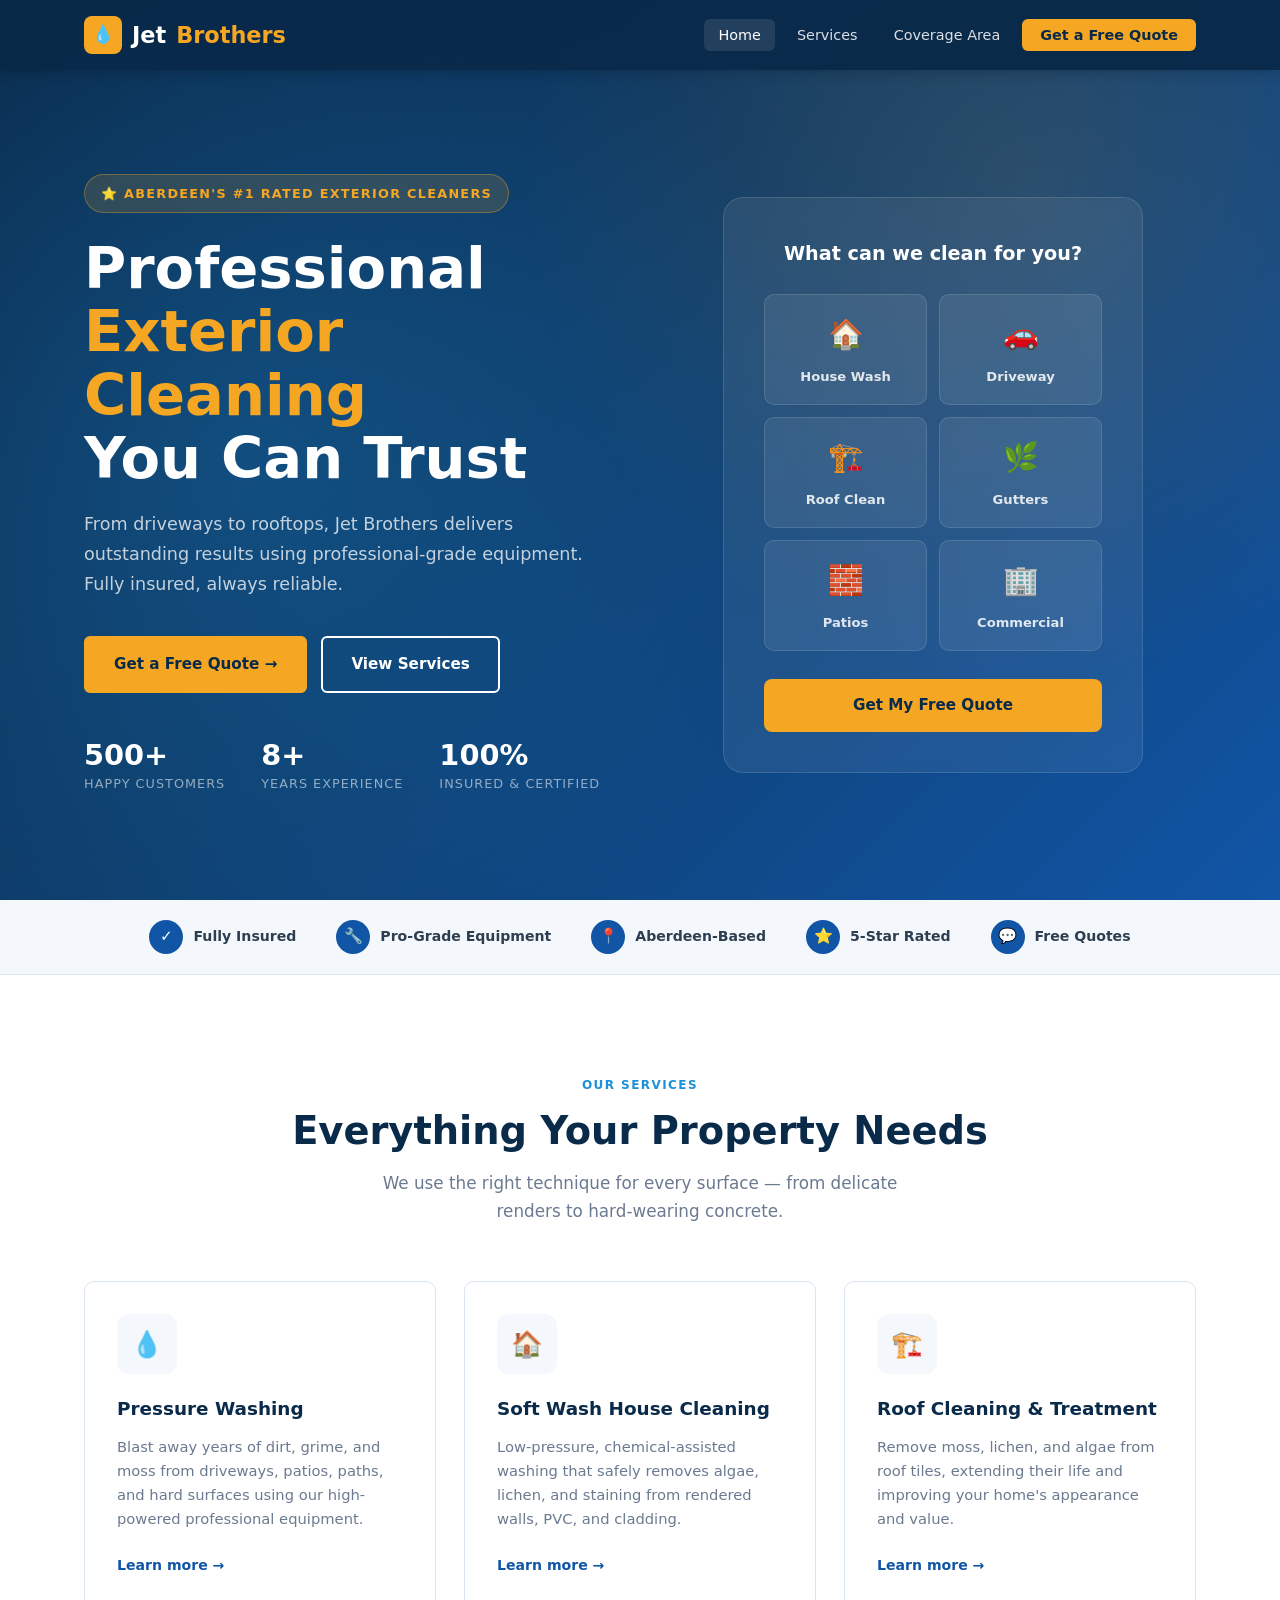
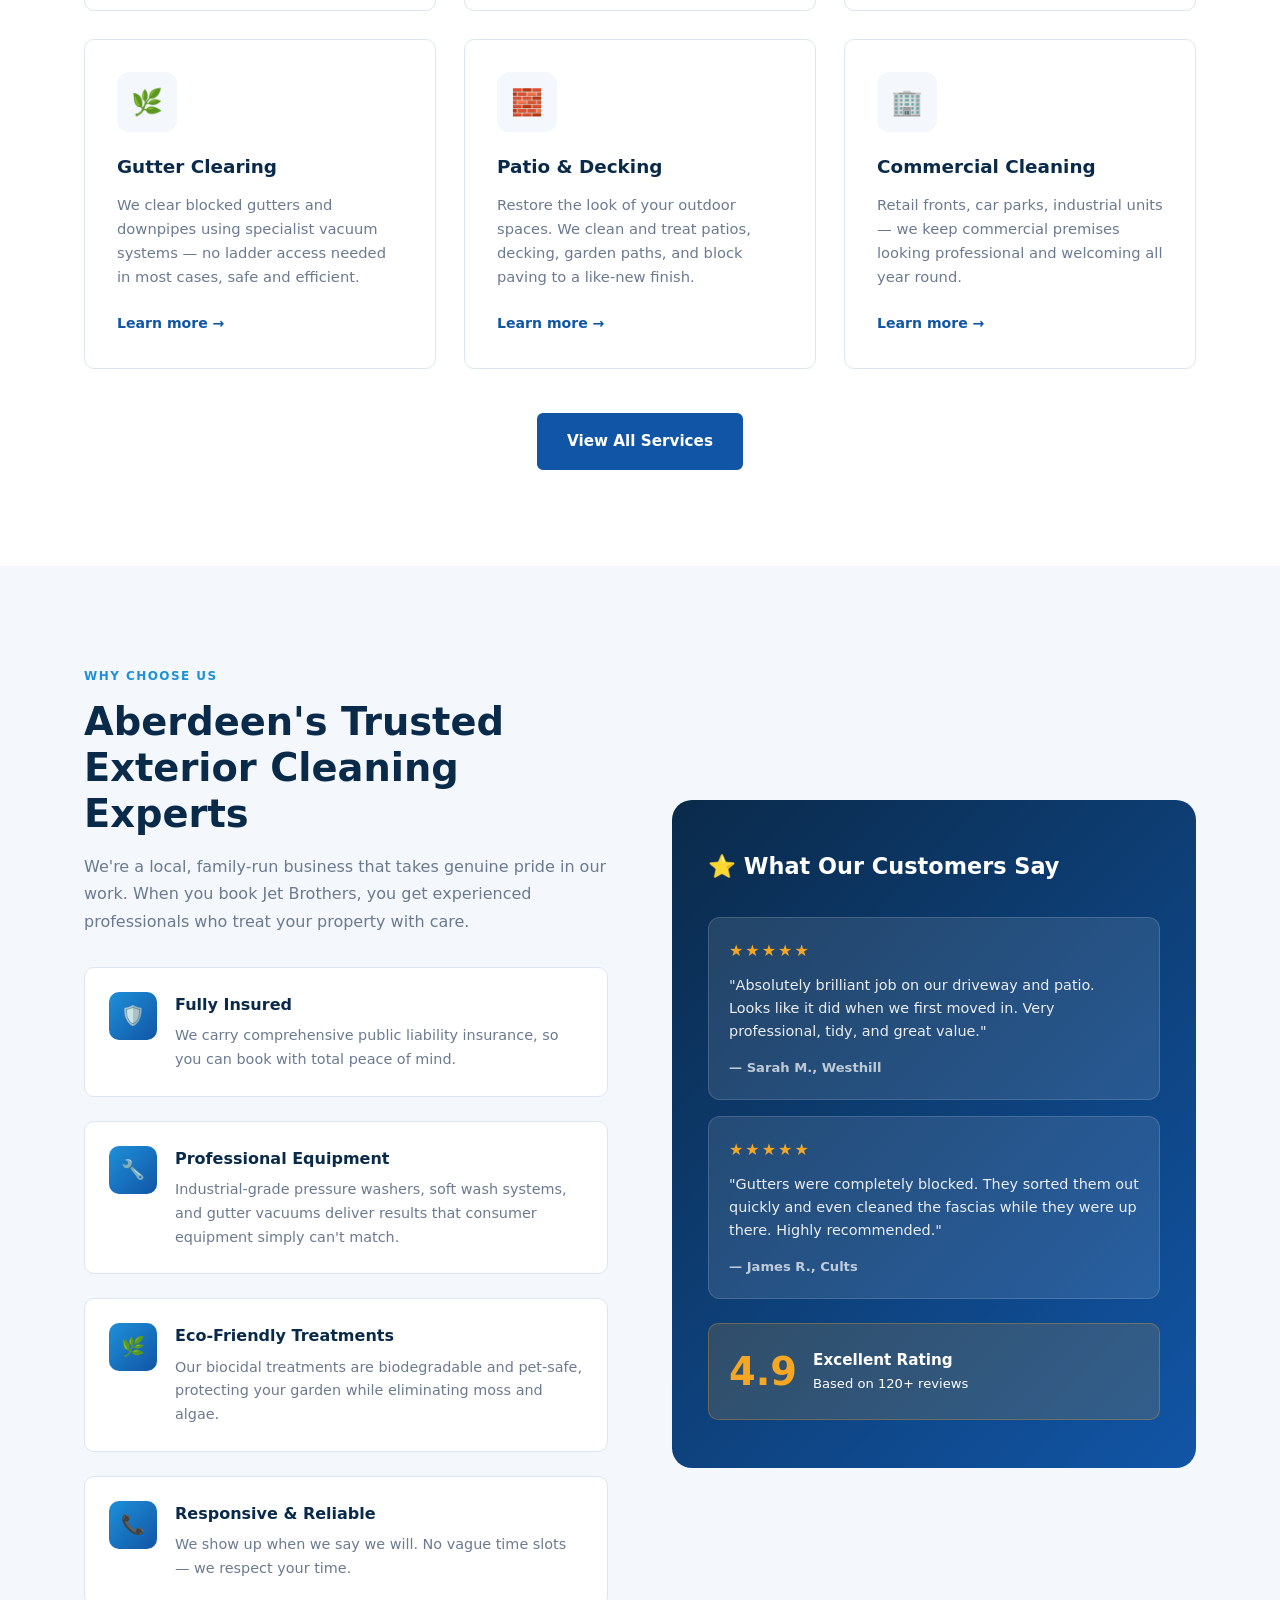
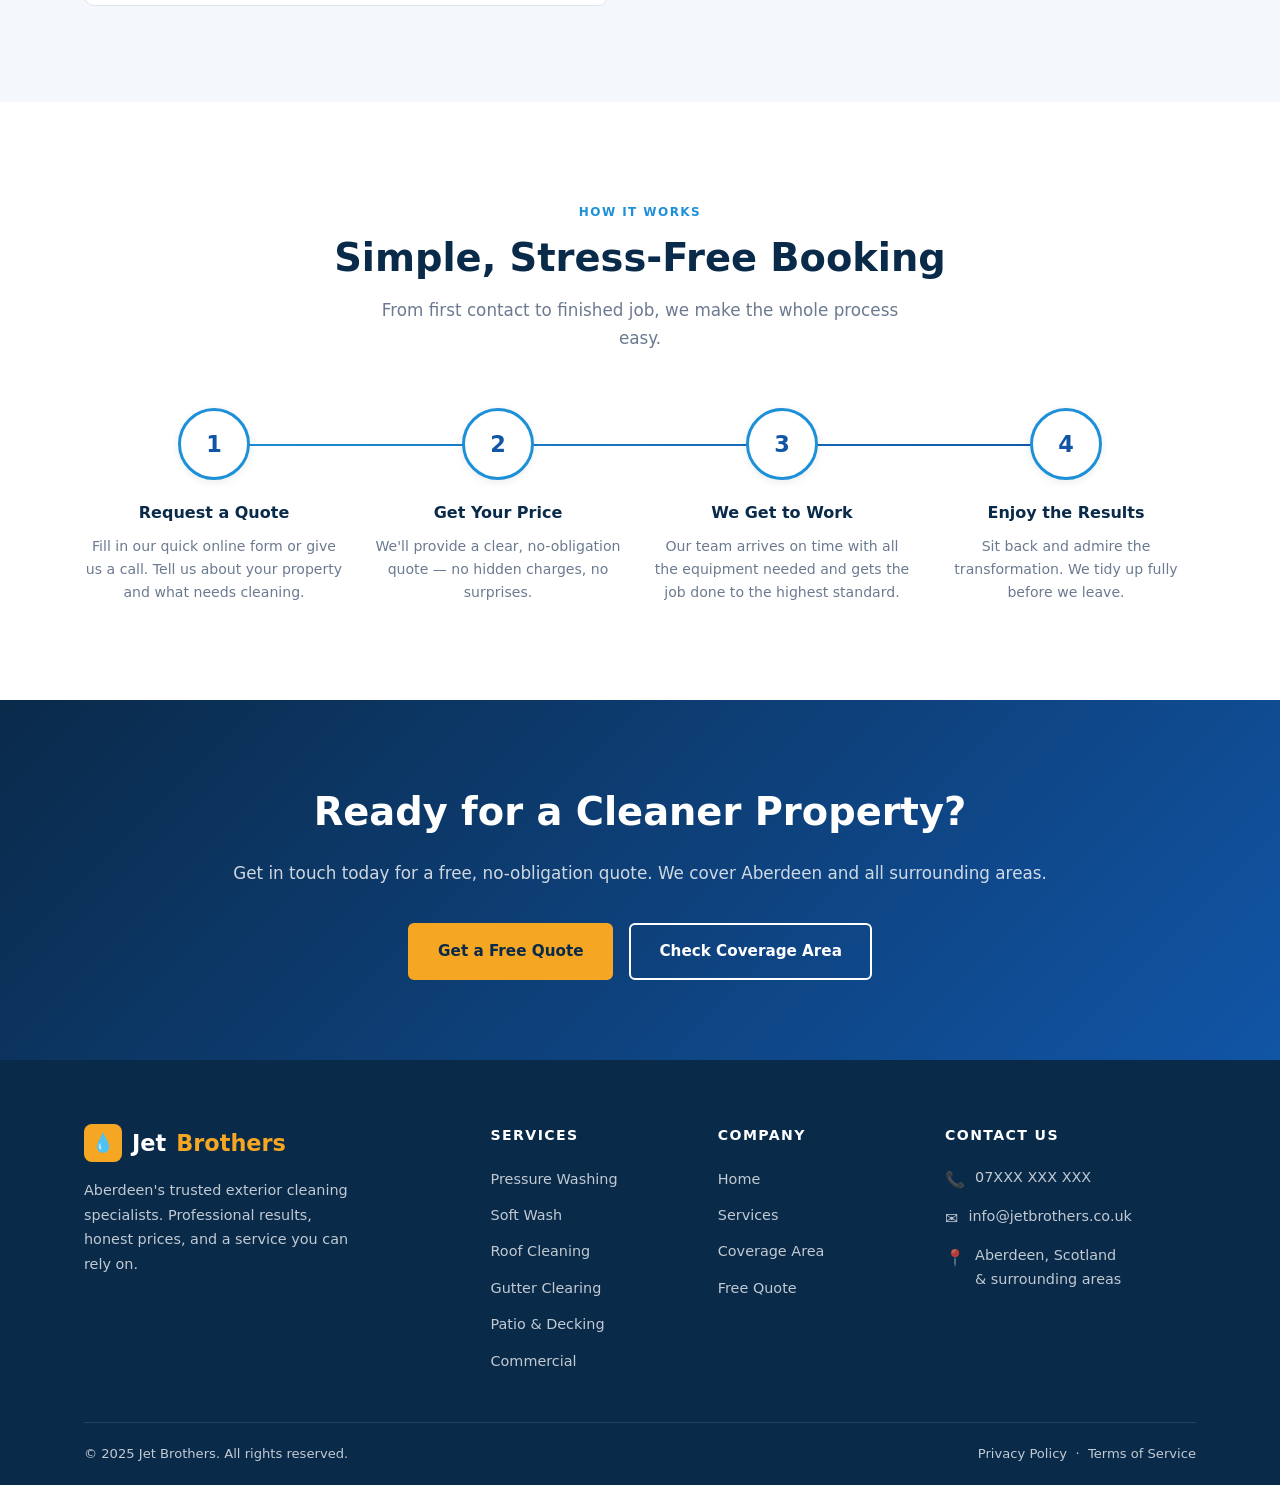
==== index.html @ 4125eb74 "Add full Jet Brothers website — homepage, services, coverage, quote form Builds the complete Jet Bro" ====
<!DOCTYPE html>
<html lang="en">
<head>
  <meta charset="UTF-8" />
  <meta name="viewport" content="width=device-width, initial-scale=1.0" />
  <title>Jet Brothers – Professional Exterior Cleaning | Aberdeen</title>
  <meta name="description" content="Aberdeen's trusted exterior cleaning specialists. Pressure washing, roof cleaning, gutter clearing, driveway cleaning and more. Fully insured. Free quotes." />
  <link rel="stylesheet" href="css/styles.css" />
</head>
<body>

  <!-- ===== Navigation ===== -->
  <nav class="navbar">
    <div class="container">
      <div class="nav-inner">
        <a href="index.html" class="logo">
          <div class="logo-icon">💧</div>
          Jet <span>Brothers</span>
        </a>
        <ul class="nav-links">
          <li><a href="index.html" class="active">Home</a></li>
          <li><a href="services.html">Services</a></li>
          <li><a href="coverage.html">Coverage Area</a></li>
          <li><a href="quote.html" class="nav-cta">Get a Free Quote</a></li>
        </ul>
        <button class="nav-toggle" aria-label="Toggle navigation" aria-expanded="false">
          <span></span><span></span><span></span>
        </button>
      </div>
    </div>
  </nav>

  <!-- ===== Hero ===== -->
  <section class="hero">
    <div class="container">
      <div class="hero-inner">
        <div class="hero-content">
          <div class="hero-badge">
            ⭐ Aberdeen's #1 Rated Exterior Cleaners
          </div>
          <h1 class="hero-title">
            Professional<br><em>Exterior Cleaning</em><br>You Can Trust
          </h1>
          <p class="hero-sub">
            From driveways to rooftops, Jet Brothers delivers outstanding results using professional-grade equipment. Fully insured, always reliable.
          </p>
          <div class="hero-actions">
            <a href="quote.html" class="btn btn-primary">Get a Free Quote →</a>
            <a href="services.html" class="btn btn-outline">View Services</a>
          </div>
          <div class="hero-stats">
            <div class="stat-item">
              <span class="stat-number">500+</span>
              <span class="stat-label">Happy Customers</span>
            </div>
            <div class="stat-item">
              <span class="stat-number">8+</span>
              <span class="stat-label">Years Experience</span>
            </div>
            <div class="stat-item">
              <span class="stat-number">100%</span>
              <span class="stat-label">Insured & Certified</span>
            </div>
          </div>
        </div>
        <div class="hero-visual">
          <div class="hero-card">
            <p class="hero-card-title">What can we clean for you?</p>
            <div class="service-chips">
              <div class="chip">
                <div class="chip-icon">🏠</div>
                <div class="chip-label">House Wash</div>
              </div>
              <div class="chip">
                <div class="chip-icon">🚗</div>
                <div class="chip-label">Driveway</div>
              </div>
              <div class="chip">
                <div class="chip-icon">🏗️</div>
                <div class="chip-label">Roof Clean</div>
              </div>
              <div class="chip">
                <div class="chip-icon">🌿</div>
                <div class="chip-label">Gutters</div>
              </div>
              <div class="chip">
                <div class="chip-icon">🧱</div>
                <div class="chip-label">Patios</div>
              </div>
              <div class="chip">
                <div class="chip-icon">🏢</div>
                <div class="chip-label">Commercial</div>
              </div>
            </div>
            <a href="quote.html" class="hero-card-cta">Get My Free Quote</a>
          </div>
        </div>
      </div>
    </div>
  </section>

  <!-- ===== Trust Bar ===== -->
  <div class="trust-bar">
    <div class="container">
      <div class="trust-inner">
        <div class="trust-item">
          <div class="trust-icon">✓</div>
          Fully Insured
        </div>
        <div class="trust-item">
          <div class="trust-icon">🔧</div>
          Pro-Grade Equipment
        </div>
        <div class="trust-item">
          <div class="trust-icon">📍</div>
          Aberdeen-Based
        </div>
        <div class="trust-item">
          <div class="trust-icon">⭐</div>
          5-Star Rated
        </div>
        <div class="trust-item">
          <div class="trust-icon">💬</div>
          Free Quotes
        </div>
      </div>
    </div>
  </div>

  <!-- ===== Services Overview ===== -->
  <section class="section">
    <div class="container">
      <div class="section-header center" data-reveal>
        <span class="section-tag">Our Services</span>
        <h2 class="section-title">Everything Your Property Needs</h2>
        <p class="section-sub">We use the right technique for every surface — from delicate renders to hard-wearing concrete.</p>
      </div>
      <div class="services-grid">
        <div class="service-card" data-reveal>
          <div class="service-icon">💧</div>
          <h3 class="service-name">Pressure Washing</h3>
          <p class="service-desc">Blast away years of dirt, grime, and moss from driveways, patios, paths, and hard surfaces using our high-powered professional equipment.</p>
          <a href="services.html#pressure" class="service-link">Learn more →</a>
        </div>
        <div class="service-card" data-reveal>
          <div class="service-icon">🏠</div>
          <h3 class="service-name">Soft Wash House Cleaning</h3>
          <p class="service-desc">Low-pressure, chemical-assisted washing that safely removes algae, lichen, and staining from rendered walls, PVC, and cladding.</p>
          <a href="services.html#softwash" class="service-link">Learn more →</a>
        </div>
        <div class="service-card" data-reveal>
          <div class="service-icon">🏗️</div>
          <h3 class="service-name">Roof Cleaning & Treatment</h3>
          <p class="service-desc">Remove moss, lichen, and algae from roof tiles, extending their life and improving your home's appearance and value.</p>
          <a href="services.html#roof" class="service-link">Learn more →</a>
        </div>
        <div class="service-card" data-reveal>
          <div class="service-icon">🌿</div>
          <h3 class="service-name">Gutter Clearing</h3>
          <p class="service-desc">We clear blocked gutters and downpipes using specialist vacuum systems — no ladder access needed in most cases, safe and efficient.</p>
          <a href="services.html#gutters" class="service-link">Learn more →</a>
        </div>
        <div class="service-card" data-reveal>
          <div class="service-icon">🧱</div>
          <h3 class="service-name">Patio & Decking</h3>
          <p class="service-desc">Restore the look of your outdoor spaces. We clean and treat patios, decking, garden paths, and block paving to a like-new finish.</p>
          <a href="services.html#patio" class="service-link">Learn more →</a>
        </div>
        <div class="service-card" data-reveal>
          <div class="service-icon">🏢</div>
          <h3 class="service-name">Commercial Cleaning</h3>
          <p class="service-desc">Retail fronts, car parks, industrial units — we keep commercial premises looking professional and welcoming all year round.</p>
          <a href="services.html#commercial" class="service-link">Learn more →</a>
        </div>
      </div>
      <div style="text-align:center;margin-top:44px">
        <a href="services.html" class="btn btn-blue">View All Services</a>
      </div>
    </div>
  </section>

  <!-- ===== Why Jet Brothers ===== -->
  <section class="section section-alt">
    <div class="container">
      <div class="why-grid">
        <div class="why-content">
          <span class="section-tag">Why Choose Us</span>
          <h2 class="section-title">Aberdeen's Trusted Exterior Cleaning Experts</h2>
          <p style="color:var(--text-light);margin-bottom:32px;line-height:1.7;">
            We're a local, family-run business that takes genuine pride in our work. When you book Jet Brothers, you get experienced professionals who treat your property with care.
          </p>
          <div class="why-list">
            <div class="why-item">
              <div class="why-item-icon">🛡️</div>
              <div class="why-item-body">
                <h3>Fully Insured</h3>
                <p>We carry comprehensive public liability insurance, so you can book with total peace of mind.</p>
              </div>
            </div>
            <div class="why-item">
              <div class="why-item-icon">🔧</div>
              <div class="why-item-body">
                <h3>Professional Equipment</h3>
                <p>Industrial-grade pressure washers, soft wash systems, and gutter vacuums deliver results that consumer equipment simply can't match.</p>
              </div>
            </div>
            <div class="why-item">
              <div class="why-item-icon">🌿</div>
              <div class="why-item-body">
                <h3>Eco-Friendly Treatments</h3>
                <p>Our biocidal treatments are biodegradable and pet-safe, protecting your garden while eliminating moss and algae.</p>
              </div>
            </div>
            <div class="why-item">
              <div class="why-item-icon">📞</div>
              <div class="why-item-body">
                <h3>Responsive & Reliable</h3>
                <p>We show up when we say we will. No vague time slots — we respect your time.</p>
              </div>
            </div>
          </div>
        </div>
        <div class="why-visual">
          <div class="why-visual-title">⭐ What Our Customers Say</div>
          <div class="review-card">
            <div class="review-stars">★★★★★</div>
            <p class="review-text">"Absolutely brilliant job on our driveway and patio. Looks like it did when we first moved in. Very professional, tidy, and great value."</p>
            <div class="review-author">— Sarah M., Westhill</div>
          </div>
          <div class="review-card">
            <div class="review-stars">★★★★★</div>
            <p class="review-text">"Gutters were completely blocked. They sorted them out quickly and even cleaned the fascias while they were up there. Highly recommended."</p>
            <div class="review-author">— James R., Cults</div>
          </div>
          <div class="review-summary">
            <div class="review-score">4.9</div>
            <div class="review-meta">
              <span>Excellent Rating</span>
              <span>Based on 120+ reviews</span>
            </div>
          </div>
        </div>
      </div>
    </div>
  </section>

  <!-- ===== How It Works ===== -->
  <section class="section">
    <div class="container">
      <div class="section-header center" data-reveal>
        <span class="section-tag">How It Works</span>
        <h2 class="section-title">Simple, Stress-Free Booking</h2>
        <p class="section-sub">From first contact to finished job, we make the whole process easy.</p>
      </div>
      <div class="process-steps">
        <div class="process-step" data-reveal>
          <div class="step-number">1</div>
          <h3 class="step-title">Request a Quote</h3>
          <p class="step-desc">Fill in our quick online form or give us a call. Tell us about your property and what needs cleaning.</p>
        </div>
        <div class="process-step" data-reveal>
          <div class="step-number">2</div>
          <h3 class="step-title">Get Your Price</h3>
          <p class="step-desc">We'll provide a clear, no-obligation quote — no hidden charges, no surprises.</p>
        </div>
        <div class="process-step" data-reveal>
          <div class="step-number">3</div>
          <h3 class="step-title">We Get to Work</h3>
          <p class="step-desc">Our team arrives on time with all the equipment needed and gets the job done to the highest standard.</p>
        </div>
        <div class="process-step" data-reveal>
          <div class="step-number">4</div>
          <h3 class="step-title">Enjoy the Results</h3>
          <p class="step-desc">Sit back and admire the transformation. We tidy up fully before we leave.</p>
        </div>
      </div>
    </div>
  </section>

  <!-- ===== CTA Banner ===== -->
  <section class="cta-banner">
    <div class="container">
      <h2>Ready for a Cleaner Property?</h2>
      <p>Get in touch today for a free, no-obligation quote. We cover Aberdeen and all surrounding areas.</p>
      <div class="cta-actions">
        <a href="quote.html" class="btn btn-primary">Get a Free Quote</a>
        <a href="coverage.html" class="btn btn-outline">Check Coverage Area</a>
      </div>
    </div>
  </section>

  <!-- ===== Footer ===== -->
  <footer class="footer">
    <div class="container">
      <div class="footer-grid">
        <div class="footer-brand">
          <a href="index.html" class="logo">
            <div class="logo-icon">💧</div>
            Jet <span>Brothers</span>
          </a>
          <p>Aberdeen's trusted exterior cleaning specialists. Professional results, honest prices, and a service you can rely on.</p>
        </div>
        <div>
          <p class="footer-col-title">Services</p>
          <ul class="footer-links">
            <li><a href="services.html#pressure">Pressure Washing</a></li>
            <li><a href="services.html#softwash">Soft Wash</a></li>
            <li><a href="services.html#roof">Roof Cleaning</a></li>
            <li><a href="services.html#gutters">Gutter Clearing</a></li>
            <li><a href="services.html#patio">Patio & Decking</a></li>
            <li><a href="services.html#commercial">Commercial</a></li>
          </ul>
        </div>
        <div>
          <p class="footer-col-title">Company</p>
          <ul class="footer-links">
            <li><a href="index.html">Home</a></li>
            <li><a href="services.html">Services</a></li>
            <li><a href="coverage.html">Coverage Area</a></li>
            <li><a href="quote.html">Free Quote</a></li>
          </ul>
        </div>
        <div>
          <p class="footer-col-title">Contact Us</p>
          <div class="footer-contact">
            <div class="footer-contact-item">
              <span>📞</span>
              <span>07XXX XXX XXX</span>
            </div>
            <div class="footer-contact-item">
              <span>✉️</span>
              <span>info@jetbrothers.co.uk</span>
            </div>
            <div class="footer-contact-item">
              <span>📍</span>
              <span>Aberdeen, Scotland<br>& surrounding areas</span>
            </div>
          </div>
        </div>
      </div>
      <div class="footer-bottom">
        <span>© 2025 Jet Brothers. All rights reserved.</span>
        <span>
          <a href="#">Privacy Policy</a> &nbsp;·&nbsp;
          <a href="#">Terms of Service</a>
        </span>
      </div>
    </div>
  </footer>

  <script src="js/main.js"></script>
</body>
</html>
---- css/styles.css ----
/* ============================
   Jet Brothers – Global Styles
   ============================ */

/* ---------- Reset & Base ---------- */
*, *::before, *::after { box-sizing: border-box; margin: 0; padding: 0; }

:root {
  --blue-dark:   #0a2a4a;
  --blue-mid:    #1155a6;
  --blue-bright: #1e90d8;
  --accent:      #f5a623;
  --white:       #ffffff;
  --off-white:   #f4f7fb;
  --text:        #2c3e50;
  --text-light:  #6b7a90;
  --border:      #dce6f0;
  --shadow-sm:   0 2px 8px rgba(0,0,0,.08);
  --shadow-md:   0 6px 24px rgba(0,0,0,.12);
  --radius:      10px;
  --transition:  .25s ease;
}

html { scroll-behavior: smooth; font-size: 16px; }

body {
  font-family: 'Segoe UI', system-ui, -apple-system, sans-serif;
  color: var(--text);
  background: var(--white);
  line-height: 1.65;
}

img { display: block; max-width: 100%; }
a  { color: inherit; text-decoration: none; }

ul { list-style: none; }

.container {
  width: 100%;
  max-width: 1160px;
  margin: 0 auto;
  padding: 0 24px;
}

.section-tag {
  display: inline-block;
  font-size: .75rem;
  font-weight: 700;
  letter-spacing: .12em;
  text-transform: uppercase;
  color: var(--blue-bright);
  margin-bottom: 12px;
}

.section-title {
  font-size: clamp(1.6rem, 3vw, 2.4rem);
  font-weight: 800;
  color: var(--blue-dark);
  line-height: 1.2;
  margin-bottom: 16px;
}

.section-sub {
  color: var(--text-light);
  font-size: 1.05rem;
  max-width: 560px;
}

/* ---------- Buttons ---------- */
.btn {
  display: inline-flex;
  align-items: center;
  gap: 8px;
  padding: 14px 28px;
  border-radius: 6px;
  font-size: .95rem;
  font-weight: 700;
  cursor: pointer;
  border: 2px solid transparent;
  transition: var(--transition);
  white-space: nowrap;
}

.btn-primary {
  background: var(--accent);
  color: var(--blue-dark);
  border-color: var(--accent);
}
.btn-primary:hover { background: #e09410; border-color: #e09410; transform: translateY(-1px); box-shadow: var(--shadow-sm); }

.btn-outline {
  background: transparent;
  color: var(--white);
  border-color: var(--white);
}
.btn-outline:hover { background: rgba(255,255,255,.1); }

.btn-blue {
  background: var(--blue-mid);
  color: var(--white);
  border-color: var(--blue-mid);
}
.btn-blue:hover { background: var(--blue-dark); border-color: var(--blue-dark); transform: translateY(-1px); box-shadow: var(--shadow-sm); }

/* ---------- Navigation ---------- */
.navbar {
  position: fixed;
  top: 0;
  left: 0;
  right: 0;
  z-index: 1000;
  background: rgba(10, 42, 74, .97);
  backdrop-filter: blur(8px);
  box-shadow: 0 2px 12px rgba(0,0,0,.2);
}

.nav-inner {
  display: flex;
  align-items: center;
  justify-content: space-between;
  height: 70px;
}

.logo {
  display: flex;
  align-items: center;
  gap: 10px;
  font-size: 1.4rem;
  font-weight: 800;
  color: var(--white);
}

.logo-icon {
  width: 38px;
  height: 38px;
  background: var(--accent);
  border-radius: 8px;
  display: flex;
  align-items: center;
  justify-content: center;
  font-size: 1.1rem;
}

.logo span { color: var(--accent); }

.nav-links {
  display: flex;
  align-items: center;
  gap: 8px;
}

.nav-links a {
  color: rgba(255,255,255,.85);
  font-size: .9rem;
  font-weight: 500;
  padding: 8px 14px;
  border-radius: 6px;
  transition: var(--transition);
}

.nav-links a:hover,
.nav-links a.active { color: var(--white); background: rgba(255,255,255,.1); }

.nav-cta {
  background: var(--accent) !important;
  color: var(--blue-dark) !important;
  font-weight: 700 !important;
  padding: 8px 18px !important;
}
.nav-cta:hover { background: #e09410 !important; }

.nav-toggle {
  display: none;
  flex-direction: column;
  gap: 5px;
  cursor: pointer;
  padding: 4px;
  background: none;
  border: none;
}
.nav-toggle span {
  display: block;
  width: 24px;
  height: 2px;
  background: var(--white);
  border-radius: 2px;
  transition: var(--transition);
}

/* ---------- Hero ---------- */
.hero {
  min-height: 100vh;
  background: linear-gradient(135deg, var(--blue-dark) 0%, #0e3d6b 45%, var(--blue-mid) 100%);
  display: flex;
  align-items: center;
  padding-top: 70px;
  position: relative;
  overflow: hidden;
}

.hero::before {
  content: '';
  position: absolute;
  inset: 0;
  background-image:
    radial-gradient(circle at 20% 50%, rgba(30,144,216,.25) 0%, transparent 50%),
    radial-gradient(circle at 80% 20%, rgba(245,166,35,.12) 0%, transparent 40%);
}

.hero-inner {
  position: relative;
  z-index: 1;
  display: grid;
  grid-template-columns: 1fr 1fr;
  gap: 60px;
  align-items: center;
  padding: 80px 0;
}

.hero-badge {
  display: inline-flex;
  align-items: center;
  gap: 8px;
  background: rgba(245,166,35,.15);
  border: 1px solid rgba(245,166,35,.35);
  color: var(--accent);
  font-size: .8rem;
  font-weight: 700;
  letter-spacing: .1em;
  text-transform: uppercase;
  padding: 8px 16px;
  border-radius: 100px;
  margin-bottom: 24px;
}

.hero-title {
  font-size: clamp(2.2rem, 4.5vw, 3.6rem);
  font-weight: 900;
  color: var(--white);
  line-height: 1.1;
  margin-bottom: 20px;
}

.hero-title em {
  font-style: normal;
  color: var(--accent);
}

.hero-sub {
  color: rgba(255,255,255,.75);
  font-size: 1.1rem;
  max-width: 500px;
  margin-bottom: 36px;
  line-height: 1.7;
}

.hero-actions {
  display: flex;
  gap: 14px;
  flex-wrap: wrap;
  margin-bottom: 48px;
}

.hero-stats {
  display: flex;
  gap: 36px;
}

.stat-item { }
.stat-number {
  display: block;
  font-size: 1.8rem;
  font-weight: 900;
  color: var(--white);
  line-height: 1;
}
.stat-label {
  font-size: .8rem;
  color: rgba(255,255,255,.55);
  text-transform: uppercase;
  letter-spacing: .08em;
  margin-top: 4px;
}

.hero-visual {
  display: flex;
  justify-content: center;
  align-items: center;
}

.hero-card {
  background: rgba(255,255,255,.07);
  border: 1px solid rgba(255,255,255,.12);
  border-radius: 20px;
  padding: 40px;
  width: 100%;
  max-width: 420px;
  backdrop-filter: blur(8px);
}

.hero-card-title {
  color: var(--white);
  font-size: 1.2rem;
  font-weight: 700;
  margin-bottom: 24px;
  text-align: center;
}

.service-chips {
  display: grid;
  grid-template-columns: 1fr 1fr;
  gap: 12px;
  margin-bottom: 28px;
}

.chip {
  background: rgba(255,255,255,.08);
  border: 1px solid rgba(255,255,255,.12);
  border-radius: 10px;
  padding: 16px 12px;
  text-align: center;
  transition: var(--transition);
}
.chip:hover { background: rgba(255,255,255,.14); border-color: rgba(245,166,35,.4); }

.chip-icon { font-size: 1.8rem; margin-bottom: 8px; }
.chip-label { color: rgba(255,255,255,.85); font-size: .82rem; font-weight: 600; }

.hero-card-cta {
  display: block;
  width: 100%;
  text-align: center;
  padding: 14px;
  background: var(--accent);
  color: var(--blue-dark);
  font-weight: 700;
  border-radius: 8px;
  border: none;
  cursor: pointer;
  font-size: .95rem;
  transition: var(--transition);
}
.hero-card-cta:hover { background: #e09410; transform: translateY(-1px); }

/* ---------- Trust Bar ---------- */
.trust-bar {
  background: var(--off-white);
  border-bottom: 1px solid var(--border);
  padding: 20px 0;
}

.trust-inner {
  display: flex;
  align-items: center;
  justify-content: center;
  gap: 40px;
  flex-wrap: wrap;
}

.trust-item {
  display: flex;
  align-items: center;
  gap: 10px;
  font-size: .88rem;
  font-weight: 600;
  color: var(--text);
}

.trust-icon {
  width: 34px;
  height: 34px;
  background: var(--blue-mid);
  color: var(--white);
  border-radius: 50%;
  display: flex;
  align-items: center;
  justify-content: center;
  font-size: .95rem;
}

/* ---------- Sections shared ---------- */
.section { padding: 96px 0; }
.section-alt { background: var(--off-white); }

.section-header { margin-bottom: 56px; }
.section-header.center { text-align: center; }
.section-header.center .section-sub { margin: 0 auto; }

/* ---------- Services grid ---------- */
.services-grid {
  display: grid;
  grid-template-columns: repeat(auto-fill, minmax(300px, 1fr));
  gap: 28px;
}

.service-card {
  background: var(--white);
  border: 1px solid var(--border);
  border-radius: var(--radius);
  padding: 32px;
  transition: var(--transition);
  position: relative;
  overflow: hidden;
}

.service-card::before {
  content: '';
  position: absolute;
  top: 0;
  left: 0;
  right: 0;
  height: 3px;
  background: linear-gradient(90deg, var(--blue-bright), var(--blue-mid));
  transform: scaleX(0);
  transition: var(--transition);
  transform-origin: left;
}

.service-card:hover { box-shadow: var(--shadow-md); transform: translateY(-4px); border-color: transparent; }
.service-card:hover::before { transform: scaleX(1); }

.service-icon {
  width: 60px;
  height: 60px;
  background: var(--off-white);
  border-radius: 12px;
  display: flex;
  align-items: center;
  justify-content: center;
  font-size: 1.6rem;
  margin-bottom: 20px;
}

.service-name {
  font-size: 1.15rem;
  font-weight: 700;
  color: var(--blue-dark);
  margin-bottom: 10px;
}

.service-desc {
  font-size: .92rem;
  color: var(--text-light);
  line-height: 1.65;
  margin-bottom: 20px;
}

.service-link {
  font-size: .88rem;
  font-weight: 700;
  color: var(--blue-mid);
  display: inline-flex;
  align-items: center;
  gap: 6px;
  transition: var(--transition);
}
.service-link:hover { gap: 10px; color: var(--blue-bright); }

/* ---------- Why us ---------- */
.why-grid {
  display: grid;
  grid-template-columns: 1fr 1fr;
  gap: 64px;
  align-items: center;
}

.why-list { display: flex; flex-direction: column; gap: 24px; }

.why-item {
  display: flex;
  gap: 18px;
  padding: 24px;
  background: var(--white);
  border: 1px solid var(--border);
  border-radius: var(--radius);
  transition: var(--transition);
}
.why-item:hover { box-shadow: var(--shadow-sm); border-color: var(--blue-bright); }

.why-item-icon {
  flex-shrink: 0;
  width: 48px;
  height: 48px;
  background: linear-gradient(135deg, var(--blue-bright), var(--blue-mid));
  color: var(--white);
  border-radius: 10px;
  display: flex;
  align-items: center;
  justify-content: center;
  font-size: 1.2rem;
}

.why-item-body h3 { font-size: 1rem; font-weight: 700; color: var(--blue-dark); margin-bottom: 6px; }
.why-item-body p  { font-size: .9rem; color: var(--text-light); }

.why-visual {
  background: linear-gradient(135deg, var(--blue-dark), var(--blue-mid));
  border-radius: 20px;
  padding: 48px 36px;
  color: var(--white);
}

.why-visual-title { font-size: 1.4rem; font-weight: 800; margin-bottom: 32px; }

.review-card {
  background: rgba(255,255,255,.1);
  border: 1px solid rgba(255,255,255,.15);
  border-radius: 12px;
  padding: 20px;
  margin-bottom: 16px;
}

.review-stars { color: var(--accent); font-size: 1rem; margin-bottom: 10px; letter-spacing: 2px; }
.review-text  { font-size: .9rem; opacity: .9; line-height: 1.6; margin-bottom: 14px; }
.review-author { font-size: .82rem; font-weight: 700; opacity: .7; }

.review-summary {
  display: flex;
  align-items: center;
  gap: 16px;
  margin-top: 24px;
  background: rgba(245,166,35,.15);
  border: 1px solid rgba(245,166,35,.3);
  border-radius: 10px;
  padding: 16px 20px;
}

.review-score { font-size: 2.4rem; font-weight: 900; color: var(--accent); }
.review-meta span { display: block; font-size: .82rem; }
.review-meta span:first-child { font-weight: 700; font-size: .95rem; }

/* ---------- Process ---------- */
.process-steps {
  display: grid;
  grid-template-columns: repeat(4, 1fr);
  gap: 24px;
  position: relative;
}

.process-steps::before {
  content: '';
  position: absolute;
  top: 36px;
  left: 10%;
  right: 10%;
  height: 2px;
  background: linear-gradient(90deg, var(--blue-bright), var(--blue-mid));
  z-index: 0;
}

.process-step {
  text-align: center;
  position: relative;
  z-index: 1;
}

.step-number {
  width: 72px;
  height: 72px;
  background: var(--white);
  border: 3px solid var(--blue-bright);
  border-radius: 50%;
  display: flex;
  align-items: center;
  justify-content: center;
  font-size: 1.4rem;
  font-weight: 900;
  color: var(--blue-mid);
  margin: 0 auto 20px;
  position: relative;
  z-index: 1;
  box-shadow: var(--shadow-sm);
}

.step-title { font-size: 1rem; font-weight: 700; color: var(--blue-dark); margin-bottom: 8px; }
.step-desc  { font-size: .88rem; color: var(--text-light); }

/* ---------- Coverage ---------- */
.coverage-content {
  display: grid;
  grid-template-columns: 1fr 1fr;
  gap: 64px;
  align-items: start;
}

.coverage-map {
  background: linear-gradient(135deg, var(--blue-dark) 0%, var(--blue-mid) 100%);
  border-radius: 20px;
  padding: 48px 36px;
  color: var(--white);
  text-align: center;
  min-height: 420px;
  display: flex;
  flex-direction: column;
  align-items: center;
  justify-content: center;
}

.map-icon { font-size: 4rem; margin-bottom: 20px; }
.map-title { font-size: 1.6rem; font-weight: 800; margin-bottom: 12px; }
.map-sub { opacity: .75; font-size: .95rem; margin-bottom: 32px; }

.coverage-radius {
  background: rgba(255,255,255,.1);
  border: 1px solid rgba(255,255,255,.2);
  border-radius: 10px;
  padding: 16px 28px;
  font-size: .9rem;
}

.coverage-areas { }
.coverage-intro { font-size: 1rem; color: var(--text-light); margin-bottom: 32px; line-height: 1.7; }

.area-list {
  display: grid;
  grid-template-columns: 1fr 1fr;
  gap: 10px;
  margin-bottom: 32px;
}

.area-item {
  display: flex;
  align-items: center;
  gap: 10px;
  padding: 12px 16px;
  background: var(--white);
  border: 1px solid var(--border);
  border-radius: 8px;
  font-size: .9rem;
  font-weight: 500;
  transition: var(--transition);
}
.area-item:hover { border-color: var(--blue-bright); background: var(--off-white); }
.area-check { color: var(--blue-mid); font-size: 1rem; }

.coverage-note {
  background: var(--off-white);
  border-left: 4px solid var(--blue-bright);
  border-radius: 0 8px 8px 0;
  padding: 16px 20px;
  font-size: .9rem;
  color: var(--text-light);
}

/* ---------- CTA Banner ---------- */
.cta-banner {
  background: linear-gradient(135deg, var(--blue-dark), var(--blue-mid));
  padding: 80px 0;
  text-align: center;
  color: var(--white);
}

.cta-banner h2 { font-size: clamp(1.8rem, 3vw, 2.8rem); font-weight: 900; margin-bottom: 16px; }
.cta-banner p  { opacity: .8; font-size: 1.05rem; margin-bottom: 36px; }
.cta-actions   { display: flex; gap: 16px; justify-content: center; flex-wrap: wrap; }

/* ---------- Quote Form ---------- */
.quote-layout {
  display: grid;
  grid-template-columns: 1fr 420px;
  gap: 56px;
  align-items: start;
}

.quote-form-card {
  background: var(--white);
  border: 1px solid var(--border);
  border-radius: 16px;
  padding: 40px;
  box-shadow: var(--shadow-md);
}

.form-title { font-size: 1.4rem; font-weight: 800; color: var(--blue-dark); margin-bottom: 28px; }

.form-group { margin-bottom: 20px; }

.form-row { display: grid; grid-template-columns: 1fr 1fr; gap: 16px; }

label {
  display: block;
  font-size: .85rem;
  font-weight: 600;
  color: var(--text);
  margin-bottom: 6px;
}

input, select, textarea {
  width: 100%;
  padding: 12px 16px;
  border: 2px solid var(--border);
  border-radius: 8px;
  font-size: .95rem;
  font-family: inherit;
  color: var(--text);
  background: var(--white);
  transition: var(--transition);
  outline: none;
  appearance: none;
}

input:focus, select:focus, textarea:focus {
  border-color: var(--blue-bright);
  box-shadow: 0 0 0 3px rgba(30,144,216,.12);
}

textarea { resize: vertical; min-height: 100px; }

.form-submit {
  width: 100%;
  padding: 15px;
  background: var(--blue-mid);
  color: var(--white);
  border: none;
  border-radius: 8px;
  font-size: 1rem;
  font-weight: 700;
  cursor: pointer;
  transition: var(--transition);
  margin-top: 8px;
}

.form-submit:hover { background: var(--blue-dark); transform: translateY(-1px); box-shadow: var(--shadow-sm); }

.form-note { font-size: .8rem; color: var(--text-light); margin-top: 12px; text-align: center; }

.form-success {
  display: none;
  text-align: center;
  padding: 40px 20px;
}

.success-icon { font-size: 3rem; margin-bottom: 16px; }
.success-title { font-size: 1.3rem; font-weight: 800; color: var(--blue-dark); margin-bottom: 8px; }
.success-msg { color: var(--text-light); }

.quote-info { }

.quote-info-title {
  font-size: 1.15rem;
  font-weight: 700;
  color: var(--blue-dark);
  margin-bottom: 24px;
}

.info-items { display: flex; flex-direction: column; gap: 16px; margin-bottom: 36px; }

.info-item {
  display: flex;
  gap: 14px;
  padding: 18px;
  background: var(--white);
  border: 1px solid var(--border);
  border-radius: var(--radius);
}

.info-icon {
  flex-shrink: 0;
  width: 40px;
  height: 40px;
  background: var(--off-white);
  border-radius: 8px;
  display: flex;
  align-items: center;
  justify-content: center;
  font-size: 1.1rem;
}

.info-text h4 { font-size: .92rem; font-weight: 700; color: var(--blue-dark); margin-bottom: 2px; }
.info-text p  { font-size: .85rem; color: var(--text-light); }

.contact-box {
  background: linear-gradient(135deg, var(--blue-dark), var(--blue-mid));
  border-radius: 14px;
  padding: 28px;
  color: var(--white);
}

.contact-box h3 { font-size: 1.05rem; font-weight: 700; margin-bottom: 16px; }

.contact-links { display: flex; flex-direction: column; gap: 10px; }

.contact-link {
  display: flex;
  align-items: center;
  gap: 12px;
  padding: 12px 16px;
  background: rgba(255,255,255,.1);
  border-radius: 8px;
  color: var(--white);
  font-size: .9rem;
  font-weight: 500;
  transition: var(--transition);
  border: 1px solid rgba(255,255,255,.12);
}
.contact-link:hover { background: rgba(255,255,255,.18); }

.contact-link-icon { font-size: 1.1rem; }

/* ---------- Page Hero (inner pages) ---------- */
.page-hero {
  background: linear-gradient(135deg, var(--blue-dark), var(--blue-mid));
  padding: 120px 0 80px;
  color: var(--white);
  text-align: center;
}

.page-hero-tag {
  display: inline-block;
  background: rgba(245,166,35,.2);
  color: var(--accent);
  font-size: .78rem;
  font-weight: 700;
  letter-spacing: .12em;
  text-transform: uppercase;
  padding: 8px 18px;
  border-radius: 100px;
  border: 1px solid rgba(245,166,35,.35);
  margin-bottom: 18px;
}

.page-hero-title {
  font-size: clamp(2rem, 4vw, 3rem);
  font-weight: 900;
  line-height: 1.15;
  margin-bottom: 16px;
}

.page-hero-sub {
  font-size: 1.05rem;
  opacity: .8;
  max-width: 520px;
  margin: 0 auto;
  line-height: 1.7;
}

/* ---------- Services detail page ---------- */
.service-detail-grid {
  display: grid;
  grid-template-columns: repeat(auto-fill, minmax(340px, 1fr));
  gap: 32px;
}

.service-detail-card {
  border: 1px solid var(--border);
  border-radius: 16px;
  overflow: hidden;
  background: var(--white);
  transition: var(--transition);
}

.service-detail-card:hover { box-shadow: var(--shadow-md); transform: translateY(-4px); }

.sdc-header {
  background: linear-gradient(135deg, var(--blue-dark), var(--blue-mid));
  padding: 32px;
  color: var(--white);
}

.sdc-icon { font-size: 2.6rem; margin-bottom: 14px; }
.sdc-name { font-size: 1.25rem; font-weight: 800; margin-bottom: 8px; }
.sdc-tagline { font-size: .9rem; opacity: .8; }

.sdc-body { padding: 28px; }

.sdc-feature-list { display: flex; flex-direction: column; gap: 10px; margin-bottom: 24px; }

.sdc-feature {
  display: flex;
  align-items: flex-start;
  gap: 10px;
  font-size: .9rem;
  color: var(--text-light);
}
.sdc-feature-dot { color: var(--blue-mid); font-size: .75rem; margin-top: 5px; }

.sdc-price {
  background: var(--off-white);
  border-radius: 8px;
  padding: 14px 18px;
  display: flex;
  align-items: center;
  justify-content: space-between;
  font-size: .88rem;
}

.price-label { color: var(--text-light); font-weight: 500; }
.price-value { color: var(--blue-mid); font-weight: 800; font-size: 1rem; }

/* ---------- FAQ ---------- */
.faq-list { max-width: 720px; margin: 0 auto; display: flex; flex-direction: column; gap: 12px; }

.faq-item {
  border: 1px solid var(--border);
  border-radius: var(--radius);
  overflow: hidden;
}

.faq-question {
  width: 100%;
  background: none;
  border: none;
  text-align: left;
  padding: 20px 24px;
  font-size: .95rem;
  font-weight: 600;
  color: var(--blue-dark);
  cursor: pointer;
  display: flex;
  justify-content: space-between;
  align-items: center;
  font-family: inherit;
  transition: var(--transition);
}
.faq-question:hover { background: var(--off-white); }

.faq-chevron {
  font-size: .75rem;
  transition: transform .3s;
  color: var(--blue-mid);
}

.faq-answer {
  max-height: 0;
  overflow: hidden;
  transition: max-height .3s ease;
}

.faq-answer-inner {
  padding: 0 24px 20px;
  font-size: .9rem;
  color: var(--text-light);
  line-height: 1.7;
}

.faq-item.open .faq-chevron { transform: rotate(180deg); }
.faq-item.open .faq-answer  { max-height: 300px; }

/* ---------- Footer ---------- */
.footer {
  background: var(--blue-dark);
  color: rgba(255,255,255,.75);
  padding: 64px 0 0;
}

.footer-grid {
  display: grid;
  grid-template-columns: 2fr 1fr 1fr 1.4fr;
  gap: 48px;
  padding-bottom: 48px;
  border-bottom: 1px solid rgba(255,255,255,.1);
}

.footer-brand .logo { margin-bottom: 16px; }
.footer-brand p { font-size: .9rem; line-height: 1.7; max-width: 280px; }

.footer-col-title {
  color: var(--white);
  font-size: .88rem;
  font-weight: 700;
  text-transform: uppercase;
  letter-spacing: .1em;
  margin-bottom: 18px;
}

.footer-links { display: flex; flex-direction: column; gap: 10px; }
.footer-links a {
  font-size: .9rem;
  transition: var(--transition);
}
.footer-links a:hover { color: var(--white); }

.footer-contact { display: flex; flex-direction: column; gap: 12px; }
.footer-contact-item {
  display: flex;
  align-items: flex-start;
  gap: 10px;
  font-size: .9rem;
}
.footer-contact-item span:first-child { font-size: 1rem; margin-top: 1px; }

.footer-bottom {
  padding: 20px 0;
  display: flex;
  align-items: center;
  justify-content: space-between;
  font-size: .82rem;
  flex-wrap: wrap;
  gap: 12px;
}

.footer-bottom a { transition: var(--transition); }
.footer-bottom a:hover { color: var(--white); }

/* ---------- Responsive ---------- */
@media (max-width: 1024px) {
  .hero-inner   { grid-template-columns: 1fr; gap: 40px; padding: 60px 0; }
  .hero-visual  { display: none; }
  .why-grid     { grid-template-columns: 1fr; }
  .coverage-content { grid-template-columns: 1fr; }
  .quote-layout { grid-template-columns: 1fr; }
  .footer-grid  { grid-template-columns: 1fr 1fr; }
}

@media (max-width: 768px) {
  .nav-links { display: none; flex-direction: column; position: absolute; top: 70px; left: 0; right: 0; background: var(--blue-dark); padding: 16px 24px 24px; gap: 4px; box-shadow: var(--shadow-md); }
  .nav-links.open { display: flex; }
  .nav-links a { padding: 12px 16px; border-radius: 8px; }
  .nav-toggle { display: flex; }

  .process-steps { grid-template-columns: 1fr 1fr; }
  .process-steps::before { display: none; }

  .form-row { grid-template-columns: 1fr; }

  .hero-stats { gap: 24px; }
  .trust-inner { gap: 20px; }

  .footer-grid  { grid-template-columns: 1fr; gap: 32px; }
  .footer-bottom { flex-direction: column; text-align: center; }

  .area-list { grid-template-columns: 1fr; }
}

@media (max-width: 480px) {
  .section { padding: 64px 0; }
  .services-grid { grid-template-columns: 1fr; }
  .service-detail-grid { grid-template-columns: 1fr; }
  .process-steps { grid-template-columns: 1fr; }
  .hero-actions { flex-direction: column; align-items: flex-start; }
}
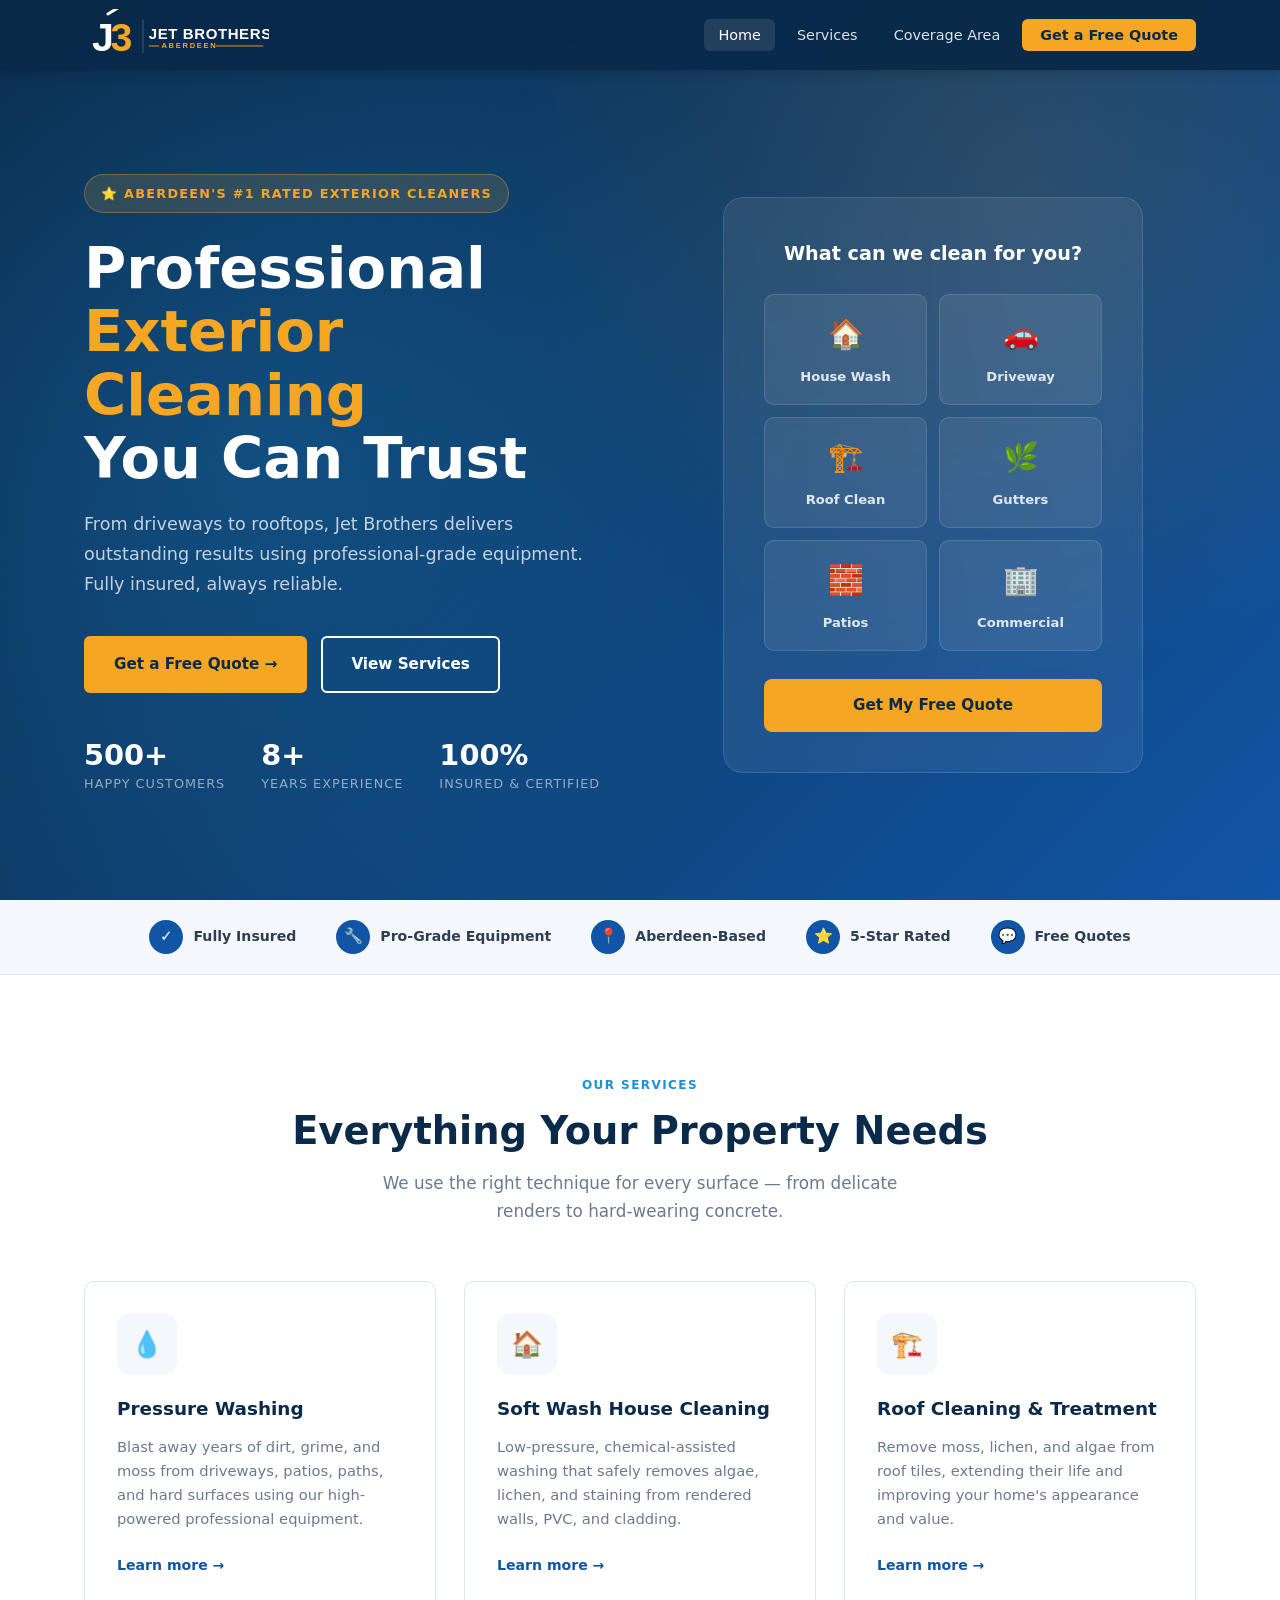
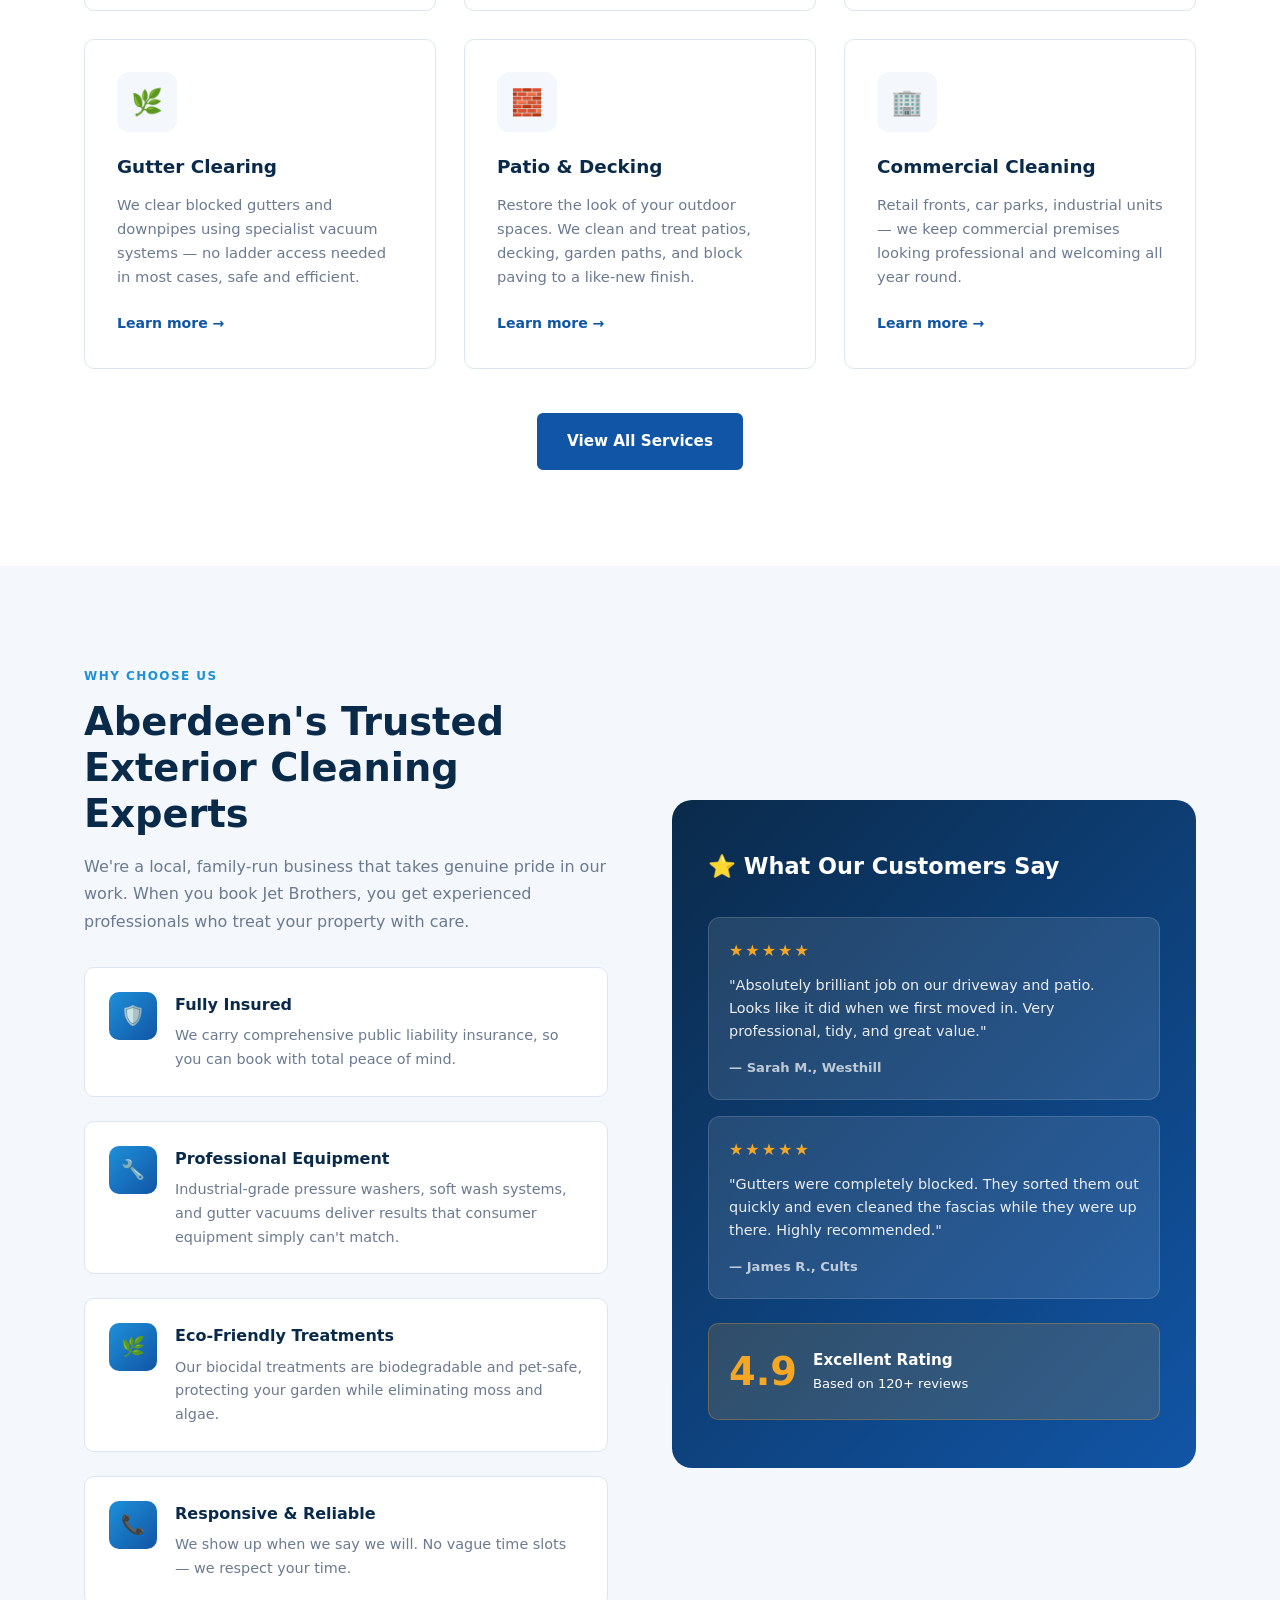
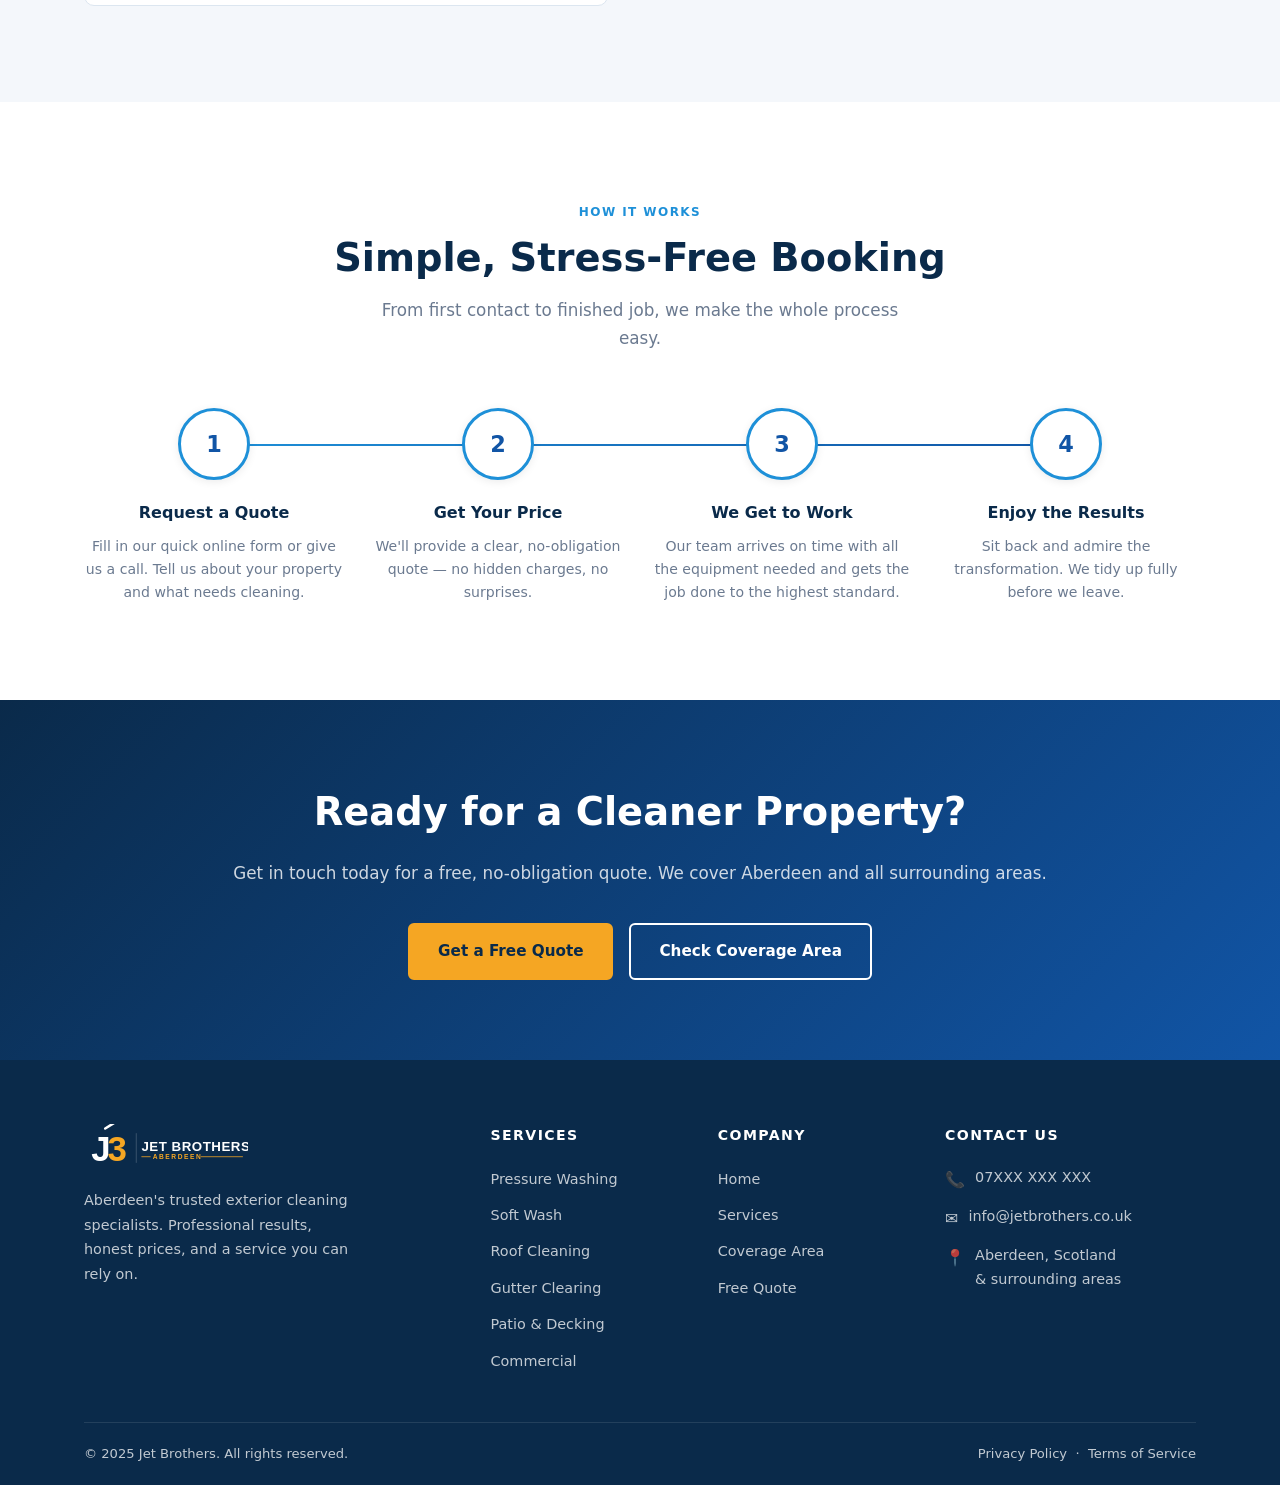
==== commit 7e1b1aa5: "Add Jet Brothers logo SVG and integrate across all pages Creates an SVG logo matching the J3 brandma" ====
--- a/index.html
+++ b/index.html
@@ -14,8 +14,7 @@
     <div class="container">
       <div class="nav-inner">
         <a href="index.html" class="logo">
-          <div class="logo-icon">💧</div>
-          Jet <span>Brothers</span>
+          <img src="images/logo.svg" alt="Jet Brothers Aberdeen" class="logo-img" />
         </a>
         <ul class="nav-links">
           <li><a href="index.html" class="active">Home</a></li>
@@ -295,8 +294,7 @@
       <div class="footer-grid">
         <div class="footer-brand">
           <a href="index.html" class="logo">
-            <div class="logo-icon">💧</div>
-            Jet <span>Brothers</span>
+            <img src="images/logo.svg" alt="Jet Brothers Aberdeen" class="logo-img" />
           </a>
           <p>Aberdeen's trusted exterior cleaning specialists. Professional results, honest prices, and a service you can rely on.</p>
         </div>
--- a/css/styles.css
+++ b/css/styles.css
@@ -124,24 +124,16 @@
 .logo {
   display: flex;
   align-items: center;
-  gap: 10px;
-  font-size: 1.4rem;
-  font-weight: 800;
-  color: var(--white);
-}
-
-.logo-icon {
-  width: 38px;
-  height: 38px;
-  background: var(--accent);
-  border-radius: 8px;
-  display: flex;
-  align-items: center;
-  justify-content: center;
-  font-size: 1.1rem;
-}
-
-.logo span { color: var(--accent); }
+}
+
+.logo-img {
+  height: 52px;
+  width: auto;
+  display: block;
+}
+
+/* Footer logo slightly smaller */
+.footer .logo-img { height: 46px; }
 
 .nav-links {
   display: flex;
@@ -950,7 +942,7 @@
   border-bottom: 1px solid rgba(255,255,255,.1);
 }
 
-.footer-brand .logo { margin-bottom: 16px; }
+.footer-brand .logo { margin-bottom: 18px; }
 .footer-brand p { font-size: .9rem; line-height: 1.7; max-width: 280px; }
 
 .footer-col-title {
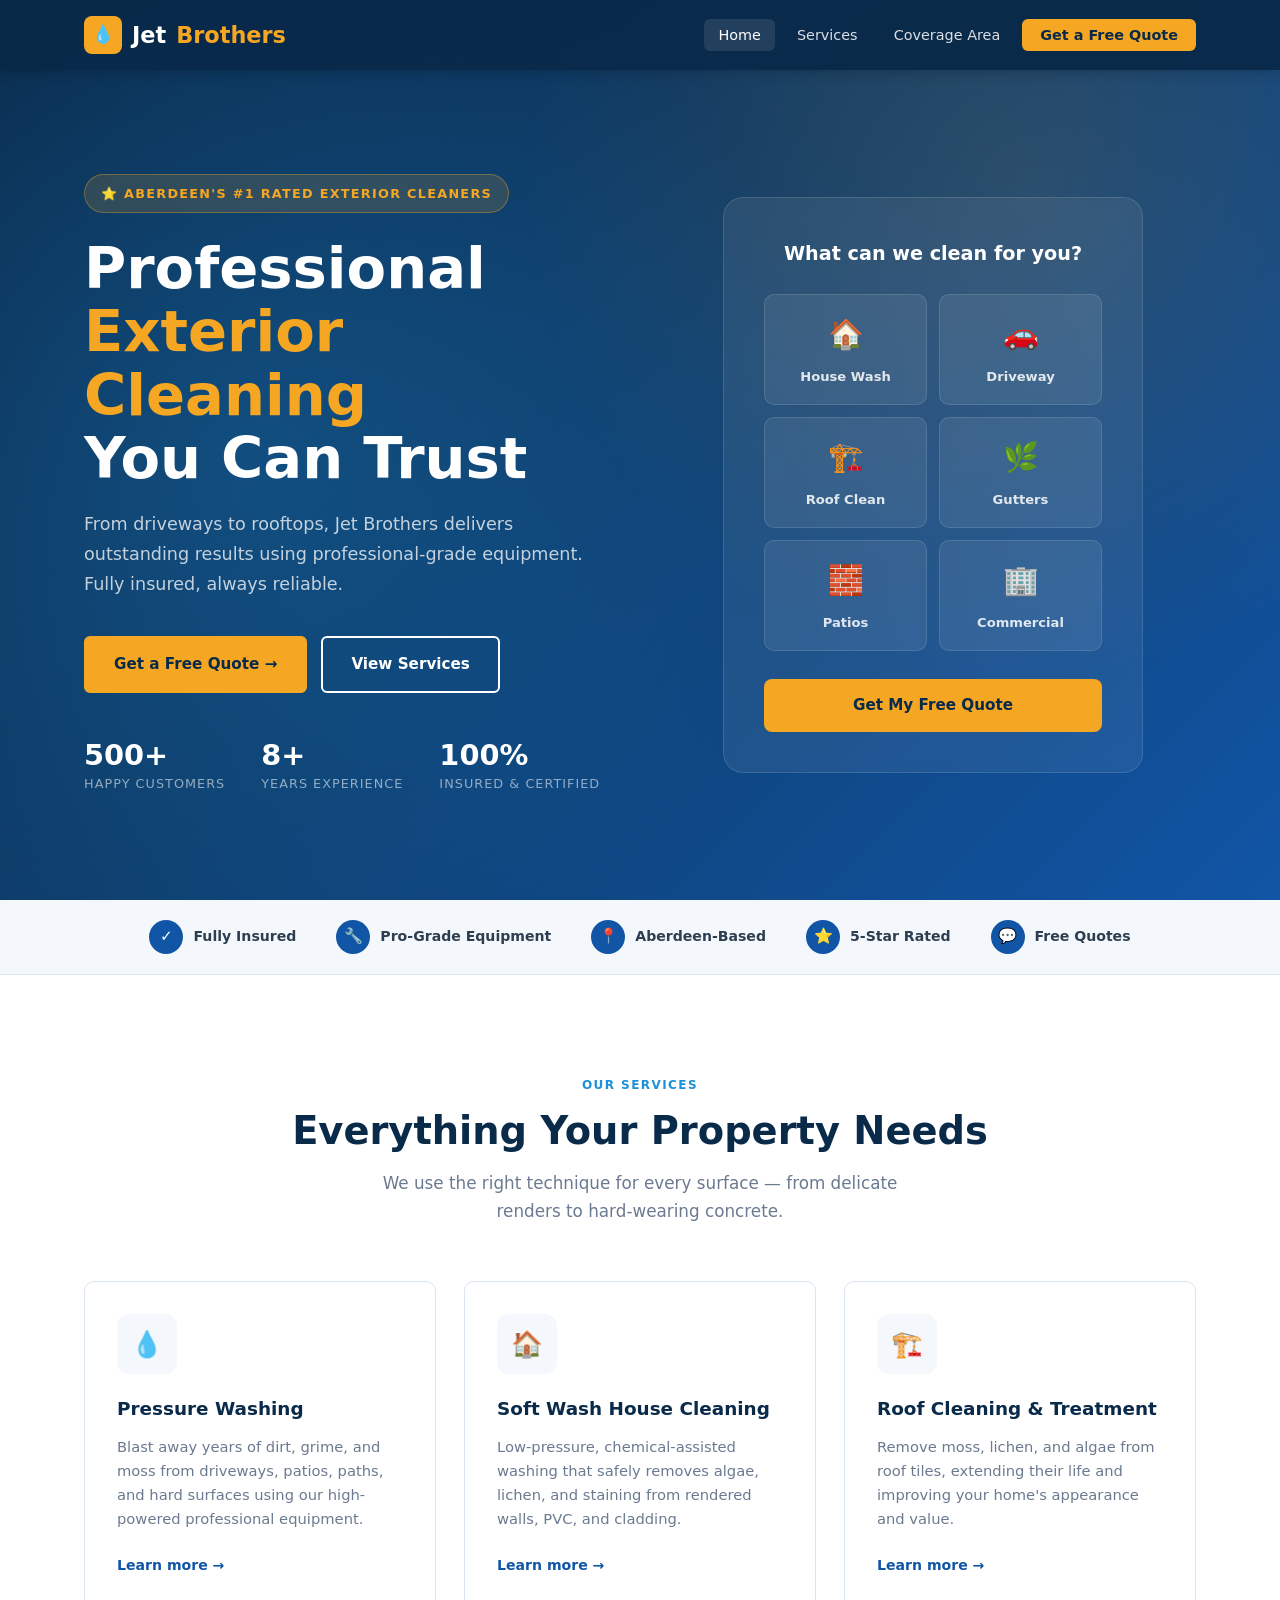
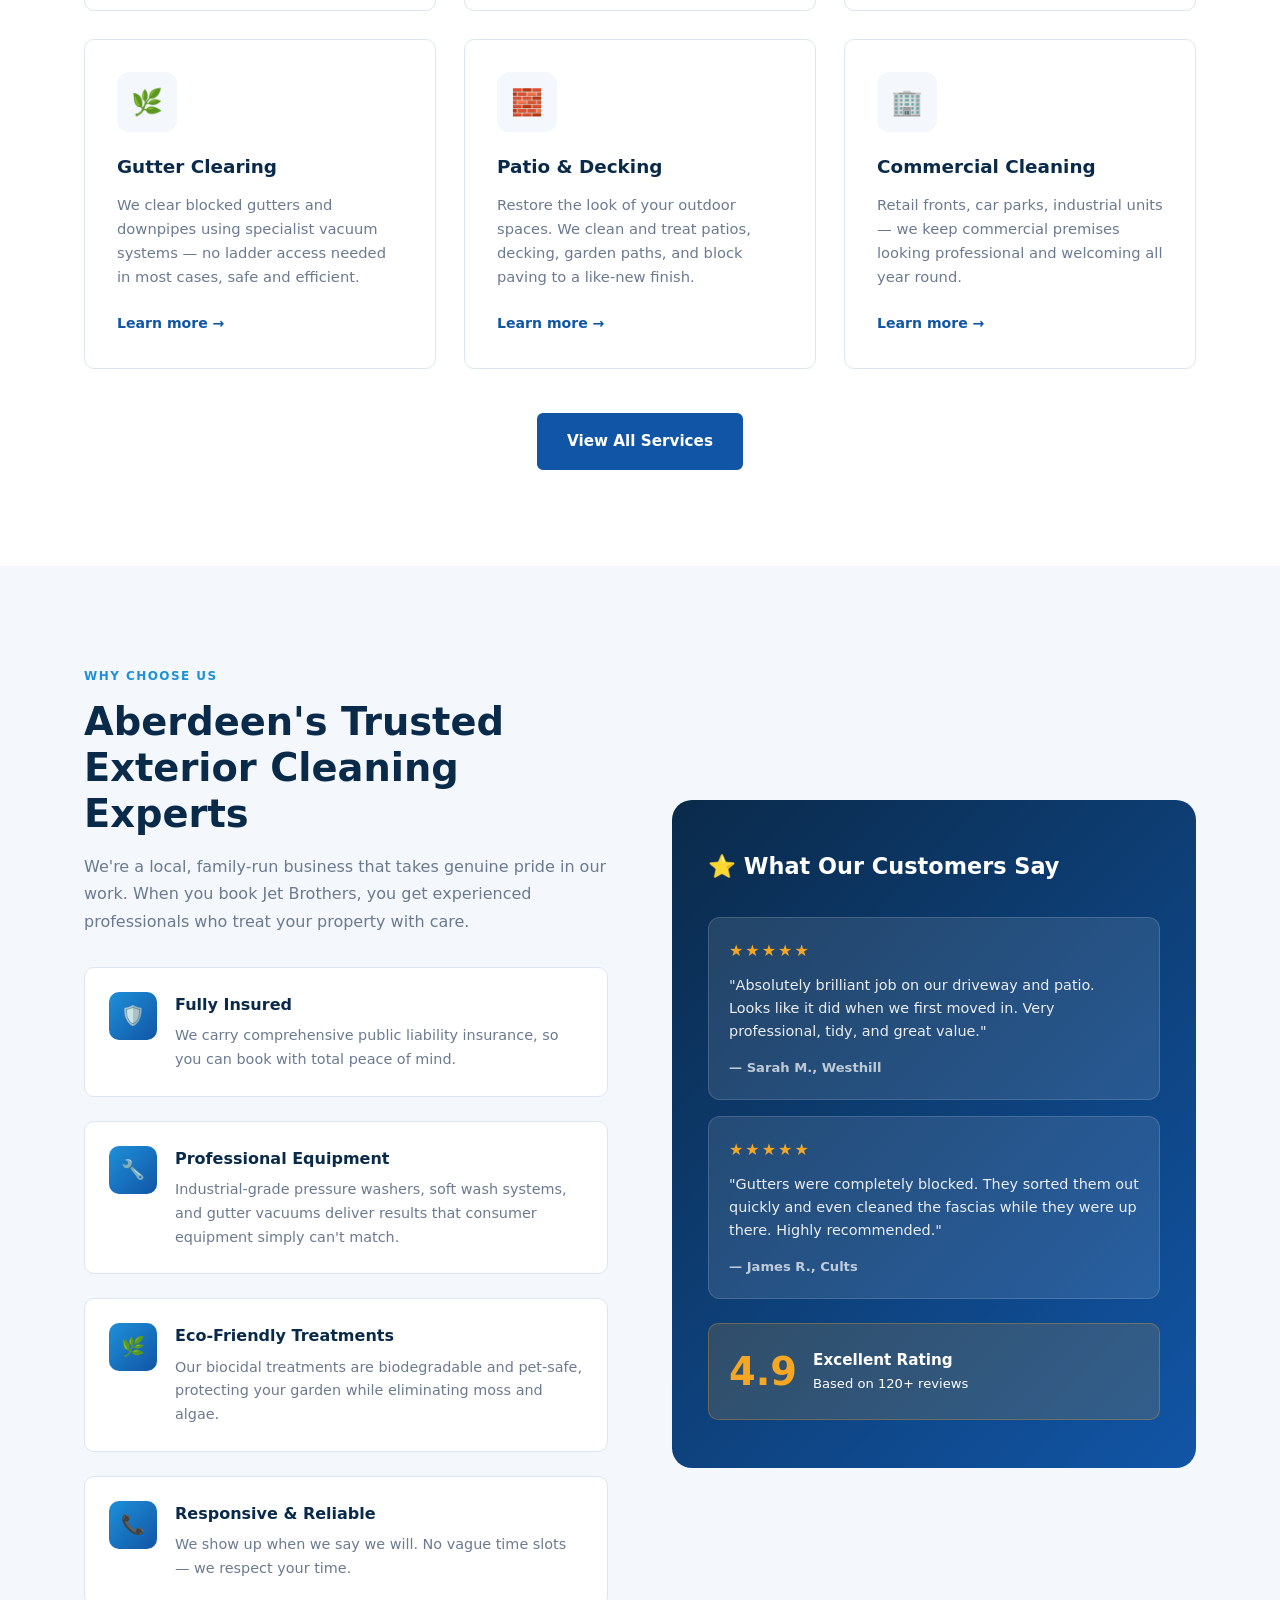
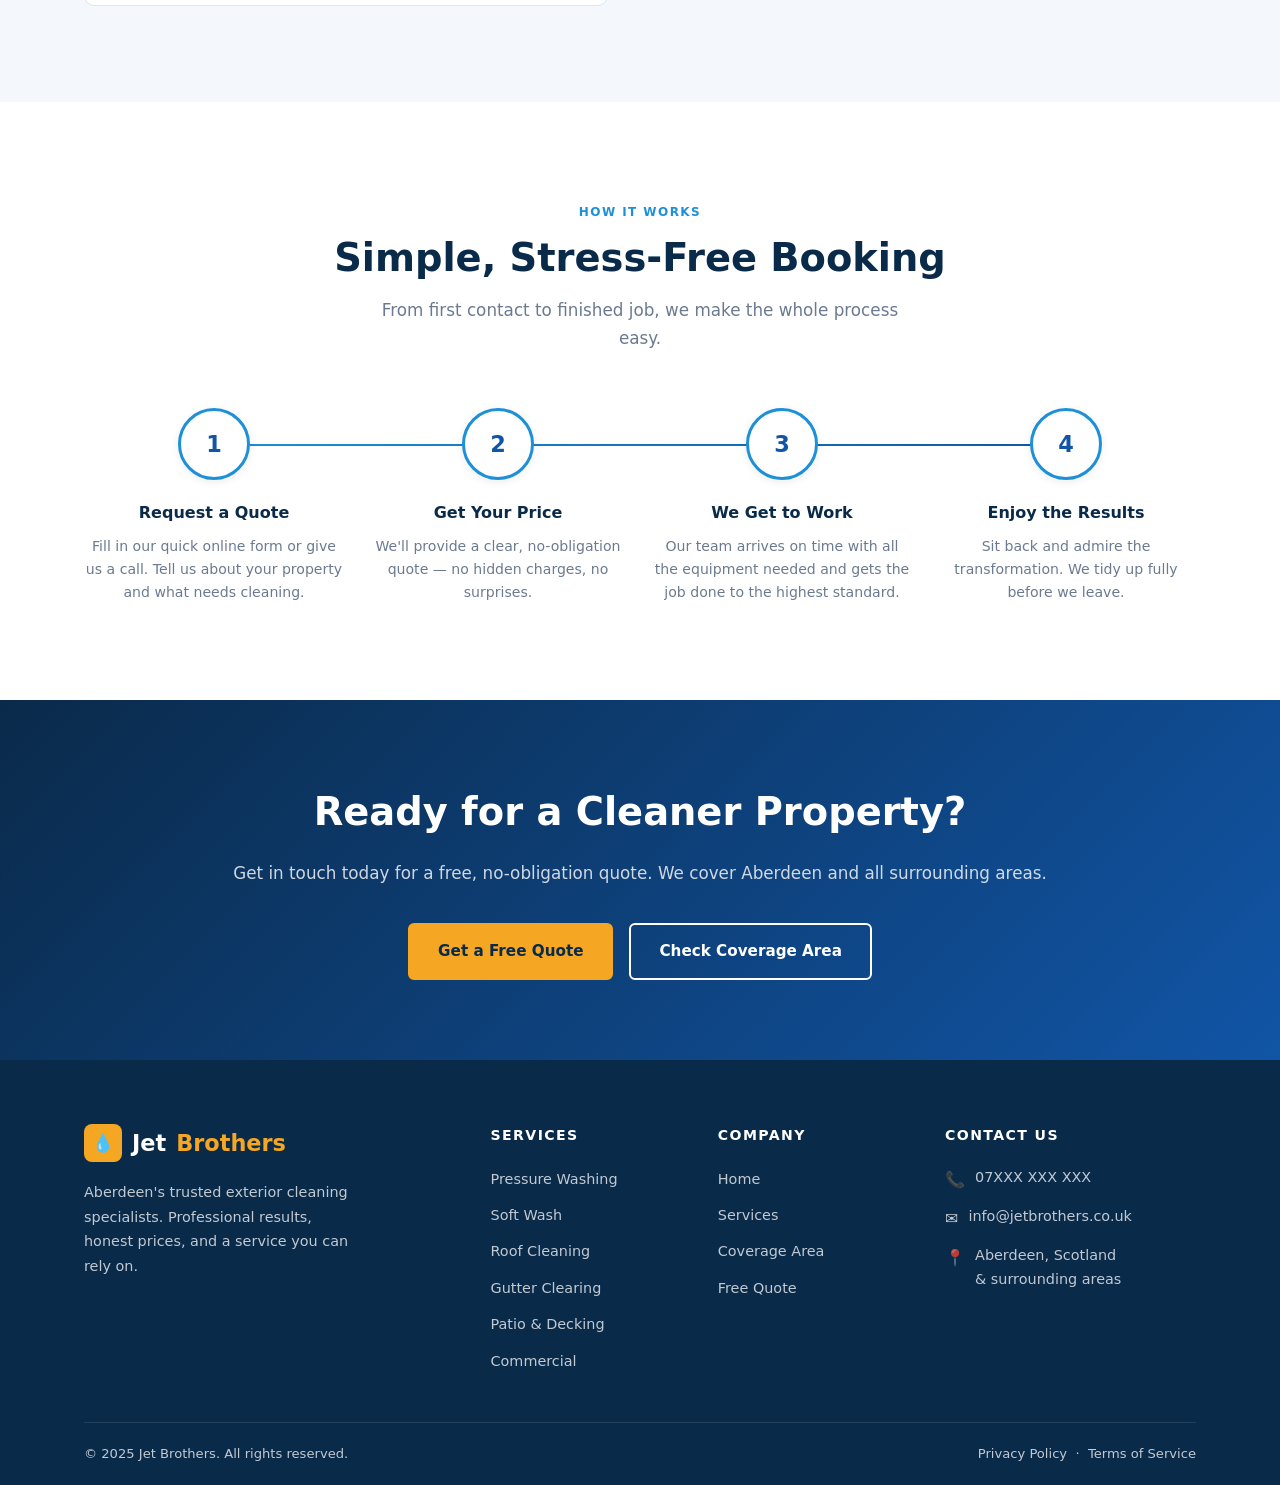
==== commit fb2563d9: "Revert to original text logo, remove SVG logo https://claude.ai/code/session_01MC2xgXp2G7bk8MZArWiFa" ====
--- a/index.html
+++ b/index.html
@@ -14,7 +14,8 @@
     <div class="container">
       <div class="nav-inner">
         <a href="index.html" class="logo">
-          <img src="images/logo.svg" alt="Jet Brothers Aberdeen" class="logo-img" />
+          <div class="logo-icon">💧</div>
+          Jet <span>Brothers</span>
         </a>
         <ul class="nav-links">
           <li><a href="index.html" class="active">Home</a></li>
@@ -294,7 +295,8 @@
       <div class="footer-grid">
         <div class="footer-brand">
           <a href="index.html" class="logo">
-            <img src="images/logo.svg" alt="Jet Brothers Aberdeen" class="logo-img" />
+            <div class="logo-icon">💧</div>
+            Jet <span>Brothers</span>
           </a>
           <p>Aberdeen's trusted exterior cleaning specialists. Professional results, honest prices, and a service you can rely on.</p>
         </div>
--- a/css/styles.css
+++ b/css/styles.css
@@ -124,16 +124,24 @@
 .logo {
   display: flex;
   align-items: center;
-}
-
-.logo-img {
-  height: 52px;
-  width: auto;
-  display: block;
-}
-
-/* Footer logo slightly smaller */
-.footer .logo-img { height: 46px; }
+  gap: 10px;
+  font-size: 1.4rem;
+  font-weight: 800;
+  color: var(--white);
+}
+
+.logo-icon {
+  width: 38px;
+  height: 38px;
+  background: var(--accent);
+  border-radius: 8px;
+  display: flex;
+  align-items: center;
+  justify-content: center;
+  font-size: 1.1rem;
+}
+
+.logo span { color: var(--accent); }
 
 .nav-links {
   display: flex;
